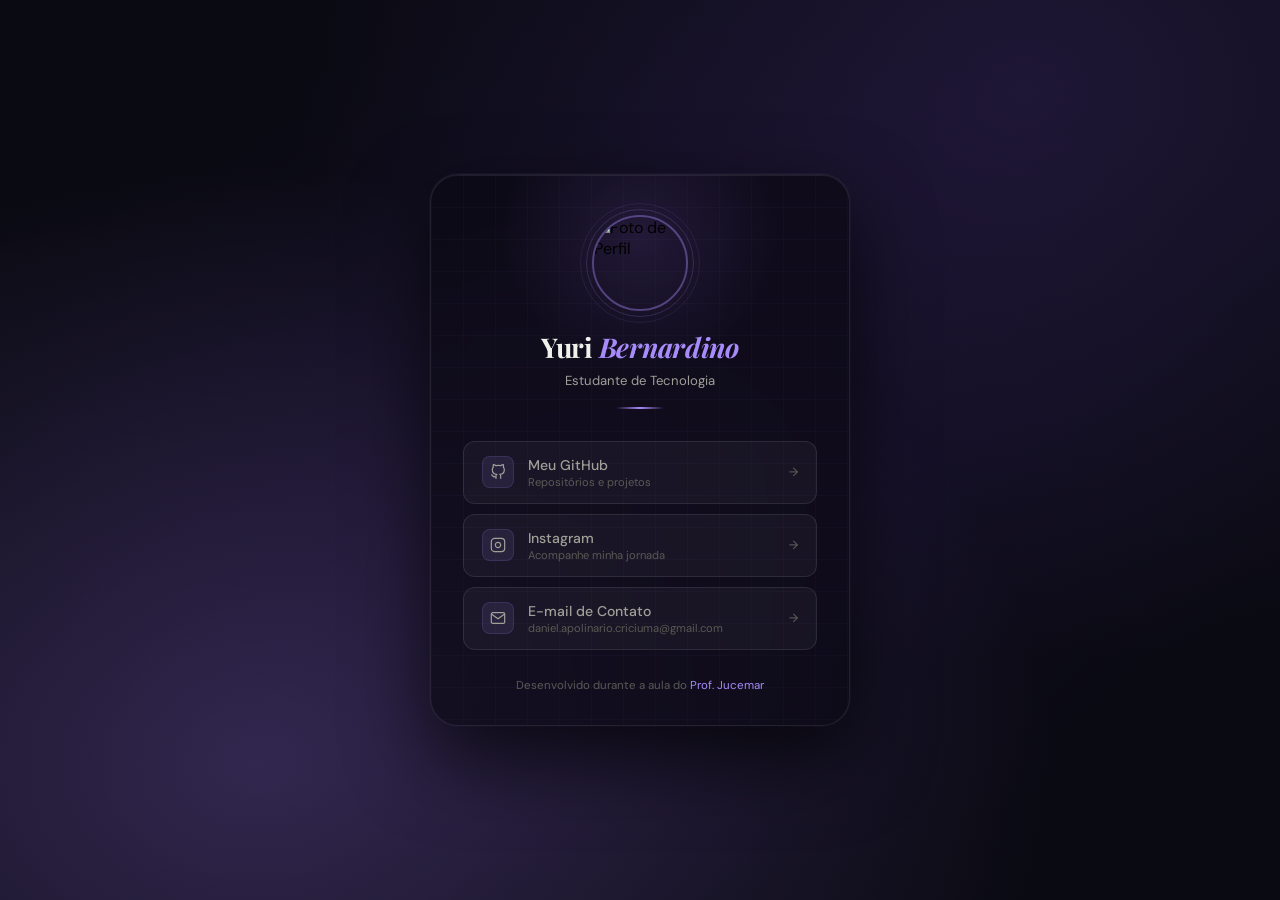
==== index.html @ 598f3b54 "Rename cartao-digital.html to index.html" ====
<!DOCTYPE html>
<html lang="pt-br">
<head>
<meta charset="UTF-8">
<meta name="viewport" content="width=device-width, initial-scale=1.0">
<title>Meu Cartão Digital</title>
<link href="https://fonts.googleapis.com/css2?family=Playfair+Display:ital,wght@0,400;0,700;1,400&family=DM+Sans:wght@300;400;500;600&display=swap" rel="stylesheet">
<link rel="stylesheet" href="style.css">
</head>
<body>

<div class="card">

  <header>
    <div class="avatar-wrap">
      <div class="avatar-ring"></div>
      <div class="avatar-ring"></div>
      <!-- Substitua pelo link da sua foto do GitHub -->
      <img src="https://avatars.githubusercontent.com/u/178489209?v=4" alt="Foto de Perfil" class="profile-img">
    </div>

    <h1>Yuri <em>Bernardino</em></h1>
    <p class="subtitle">Estudante de Tecnologia</p>
    <div class="divider"></div>
  </header>

  <main class="links">

    <a href="https://github.com/Kutsky" class="link-card" onclick="mostrarMensagem('GitHub')">
      <div class="link-icon">
        <svg viewBox="0 0 24 24" fill="none" stroke="currentColor" stroke-width="1.8">
          <path d="M9 19c-5 1.5-5-2.5-7-3m14 6v-3.87a3.37 3.37 0 00-.94-2.61c3.14-.35 6.44-1.54 6.44-7A5.44 5.44 0 0020 4.77 5.07 5.07 0 0019.91 1S18.73.65 16 2.48a13.38 13.38 0 00-7 0C6.27.65 5.09 1 5.09 1A5.07 5.07 0 005 4.77a5.44 5.44 0 00-1.5 3.78c0 5.42 3.3 6.61 6.44 7A3.37 3.37 0 009 18.13V22"/>
        </svg>
      </div>
      <span class="link-label">
        <span class="link-name">Meu GitHub</span>
        <span class="link-sub">Repositórios e projetos</span>
      </span>
      <span class="link-arrow">→</span>
    </a>

    <a href="https://instagram.com/ynsumnia" class="link-card" onclick="mostrarMensagem('Instagram')">
      <div class="link-icon">
        <svg viewBox="0 0 24 24" fill="none" stroke="currentColor" stroke-width="1.8">
          <rect x="2" y="2" width="20" height="20" rx="5" ry="5"/>
          <path d="M16 11.37A4 4 0 1112.63 8 4 4 0 0116 11.37z"/>
          <line x1="17.5" y1="6.5" x2="17.51" y2="6.5"/>
        </svg>
      </div>
      <span class="link-label">
        <span class="link-name">Instagram</span>
        <span class="link-sub">Acompanhe minha jornada</span>
      </span>
      <span class="link-arrow">→</span>
    </a>

    <a href="mailto:yuribernardinodarosa@gmail.com" class="link-card">
      <div class="link-icon">
        <svg viewBox="0 0 24 24" fill="none" stroke="currentColor" stroke-width="1.8">
          <path d="M4 4h16c1.1 0 2 .9 2 2v12c0 1.1-.9 2-2 2H4c-1.1 0-2-.9-2-2V6c0-1.1.9-2 2-2z"/>
          <polyline points="22,6 12,13 2,6"/>
        </svg>
      </div>
      <span class="link-label">
        <span class="link-name">E-mail de Contato</span>
        <span class="link-sub">daniel.apolinario.criciuma@gmail.com</span>
      </span>
      <span class="link-arrow">→</span>
    </a>

  </main>

  <footer>
    Desenvolvido durante a aula do <span>Prof. Jucemar</span>
  </footer>

</div>

<div class="toast" id="toast"></div>

<script src="script.js"></script>

</body>
</html>
---- style.css ----
*, *::before, *::after { box-sizing: border-box; margin: 0; padding: 0; }

  :root {
    --accent:       #a78bfa;
    --accent2:      #7c5cbf;
    --accent-dim:   rgba(167,139,250,0.15);
    --accent-glow:  rgba(167,139,250,0.08);
    --glass:        rgba(255,255,255,0.04);
    --glass-hover:  rgba(255,255,255,0.08);
    --glass-border: rgba(255,255,255,0.09);
    --text-bright:  #f0f0ec;
    --text-mid:     #a0a098;
    --text-dim:     #5a5a55;
    --red:          #c06060;
    --bg-core:      #0a0a12;
  }

  body {
    font-family: 'DM Sans', sans-serif;
    min-height: 100vh;
    background:
      radial-gradient(ellipse at 20% 85%, rgba(124,92,191,0.35) 0%, transparent 55%),
      radial-gradient(ellipse at 80% 10%, rgba(90,60,160,0.25) 0%, transparent 50%),
      radial-gradient(ellipse at 50% 50%, rgba(60,30,120,0.15) 0%, transparent 70%),
      var(--bg-core);
    background-attachment: fixed;
    display: flex;
    align-items: center;
    justify-content: center;
    padding: 24px;
    overflow-x: hidden;
  }

  /* ── CARD SHELL ── */
  .card {
    width: 100%;
    max-width: 420px;
    background: rgba(12,10,22,0.75);
    border: 1px solid var(--glass-border);
    border-radius: 28px;
    padding: 40px 32px 32px;
    box-shadow:
      0 32px 80px rgba(0,0,0,0.7),
      0 0 0 1px rgba(167,139,250,0.06),
      inset 0 1px 0 rgba(255,255,255,0.06);
    backdrop-filter: blur(20px);
    position: relative;
    overflow: hidden;

    opacity: 0;
    transform: translateY(24px);
    animation: cardIn 0.7s cubic-bezier(.34,1.56,.64,1) 0.1s forwards;
  }

  @keyframes cardIn {
    to { opacity: 1; transform: translateY(0); }
  }

  /* Decorative glow orb */
  .card::before {
    content: '';
    position: absolute;
    top: -80px; left: 50%;
    transform: translateX(-50%);
    width: 280px; height: 280px;
    background: radial-gradient(circle, rgba(124,92,191,0.18) 0%, transparent 70%);
    pointer-events: none;
    border-radius: 50%;
  }

  /* Subtle grid texture */
  .card::after {
    content: '';
    position: absolute;
    inset: 0;
    background-image:
      linear-gradient(rgba(167,139,250,0.03) 1px, transparent 1px),
      linear-gradient(90deg, rgba(167,139,250,0.03) 1px, transparent 1px);
    background-size: 32px 32px;
    pointer-events: none;
    border-radius: 28px;
  }

  /* ── HEADER ── */
  header {
    display: flex;
    flex-direction: column;
    align-items: center;
    gap: 0;
    margin-bottom: 32px;
    position: relative;
    z-index: 1;
  }

  .avatar-wrap {
    position: relative;
    margin-bottom: 18px;
    opacity: 0;
    animation: fadeUp 0.5s ease 0.35s forwards;
  }

  @keyframes fadeUp {
    from { opacity: 0; transform: translateY(12px); }
    to   { opacity: 1; transform: translateY(0); }
  }

  .profile-img {
    width: 96px;
    height: 96px;
    border-radius: 50%;
    border: 2px solid rgba(167,139,250,0.4);
    display: block;
    object-fit: cover;
    position: relative;
    z-index: 1;
    transition: transform 0.3s ease, border-color 0.3s;
  }
  .profile-img:hover { transform: scale(1.05); border-color: var(--accent); }

  /* Ring pulse */
  .avatar-ring {
    position: absolute;
    inset: -6px;
    border-radius: 50%;
    border: 1px solid rgba(167,139,250,0.2);
    animation: ringPulse 2.8s ease-in-out infinite;
  }
  .avatar-ring:nth-child(2) {
    inset: -12px;
    border-color: rgba(167,139,250,0.1);
    animation-delay: 0.6s;
  }

  @keyframes ringPulse {
    0%, 100% { opacity: 0.4; transform: scale(1); }
    50%       { opacity: 1;   transform: scale(1.04); }
  }

  h1 {
    font-family: 'Playfair Display', serif;
    font-size: 1.7rem;
    font-weight: 700;
    color: var(--text-bright);
    letter-spacing: -0.01em;
    text-align: center;
    opacity: 0;
    animation: fadeUp 0.5s ease 0.45s forwards;
  }

  h1 em {
    font-style: italic;
    color: var(--accent);
  }

  .subtitle {
    font-size: 0.82rem;
    color: var(--text-mid);
    font-weight: 400;
    text-align: center;
    margin-top: 6px;
    line-height: 1.5;
    opacity: 0;
    animation: fadeUp 0.5s ease 0.55s forwards;
  }

  /* ── DIVIDER ── */
  .divider {
    width: 48px;
    height: 2px;
    background: linear-gradient(90deg, transparent, var(--accent), transparent);
    border-radius: 2px;
    margin: 16px auto 0;
    opacity: 0;
    animation: fadeUp 0.5s ease 0.6s forwards;
  }

  /* ── LINKS ── */
  .links {
    display: flex;
    flex-direction: column;
    gap: 10px;
    position: relative;
    z-index: 1;
  }

  .link-card {
    display: flex;
    align-items: center;
    gap: 14px;
    background: var(--glass);
    border: 1px solid var(--glass-border);
    border-radius: 12px;
    padding: 14px 18px;
    text-decoration: none;
    color: var(--text-mid);
    font-size: 0.88rem;
    font-weight: 500;
    cursor: pointer;
    transition: all 0.22s cubic-bezier(.34,1.2,.64,1);
    position: relative;
    overflow: hidden;

    opacity: 0;
    animation: fadeUp 0.4s ease var(--delay, 0.7s) forwards;
  }

  .link-card:nth-child(1) { --delay: 0.65s; }
  .link-card:nth-child(2) { --delay: 0.72s; }
  .link-card:nth-child(3) { --delay: 0.79s; }
  .link-card:nth-child(4) { --delay: 0.86s; }

  /* Hover shimmer */
  .link-card::before {
    content: '';
    position: absolute;
    inset: 0;
    background: linear-gradient(90deg, transparent 0%, rgba(167,139,250,0.06) 50%, transparent 100%);
    transform: translateX(-100%);
    transition: transform 0.4s ease;
  }
  .link-card:hover::before { transform: translateX(100%); }

  .link-card:hover {
    background: var(--accent-dim);
    border-color: rgba(167,139,250,0.35);
    color: var(--accent);
    transform: translateY(-2px) translateX(2px);
    box-shadow: 0 8px 28px rgba(124,92,191,0.2);
  }

  .link-icon {
    width: 32px; height: 32px;
    border-radius: 8px;
    background: rgba(167,139,250,0.1);
    border: 1px solid rgba(167,139,250,0.15);
    display: flex; align-items: center; justify-content: center;
    flex-shrink: 0;
    transition: background 0.2s, border-color 0.2s;
  }
  .link-card:hover .link-icon {
    background: rgba(167,139,250,0.2);
    border-color: rgba(167,139,250,0.4);
  }
  .link-icon svg { width: 16px; height: 16px; }

  .link-label { flex: 1; }
  .link-name { display: block; color: inherit; transition: color 0.2s; }
  .link-sub  { display: block; font-size: 0.7rem; color: var(--text-dim); font-weight: 400; margin-top: 1px; transition: color 0.2s; }
  .link-card:hover .link-sub { color: rgba(167,139,250,0.6); }

  .link-arrow {
    color: var(--text-dim);
    font-size: 0.75rem;
    transition: transform 0.2s, color 0.2s;
    flex-shrink: 0;
  }
  .link-card:hover .link-arrow { transform: translateX(3px); color: var(--accent); }

  /* ── FOOTER ── */
  footer {
    margin-top: 28px;
    text-align: center;
    font-size: 0.72rem;
    color: var(--text-dim);
    position: relative; z-index: 1;
    opacity: 0;
    animation: fadeUp 0.4s ease 1s forwards;
  }

  footer span { color: var(--accent); }

  /* ── TOAST ── */
  .toast {
    position: fixed; bottom: 28px; left: 50%;
    transform: translateX(-50%) translateY(16px);
    background: rgba(20,16,36,0.95);
    border: 1px solid rgba(167,139,250,0.3);
    color: var(--text-bright);
    padding: 10px 22px; border-radius: 30px;
    font-size: 0.82rem; font-weight: 500;
    opacity: 0; pointer-events: none;
    transition: opacity 0.3s, transform 0.3s;
    z-index: 999;
    white-space: nowrap;
    box-shadow: 0 8px 32px rgba(0,0,0,0.5);
  }
  .toast.show { opacity: 1; transform: translateX(-50%) translateY(0); }

  /* Scrollbar */
  ::-webkit-scrollbar { width: 4px; }
  ::-webkit-scrollbar-thumb { background: rgba(167,139,250,0.2); border-radius: 4px; }
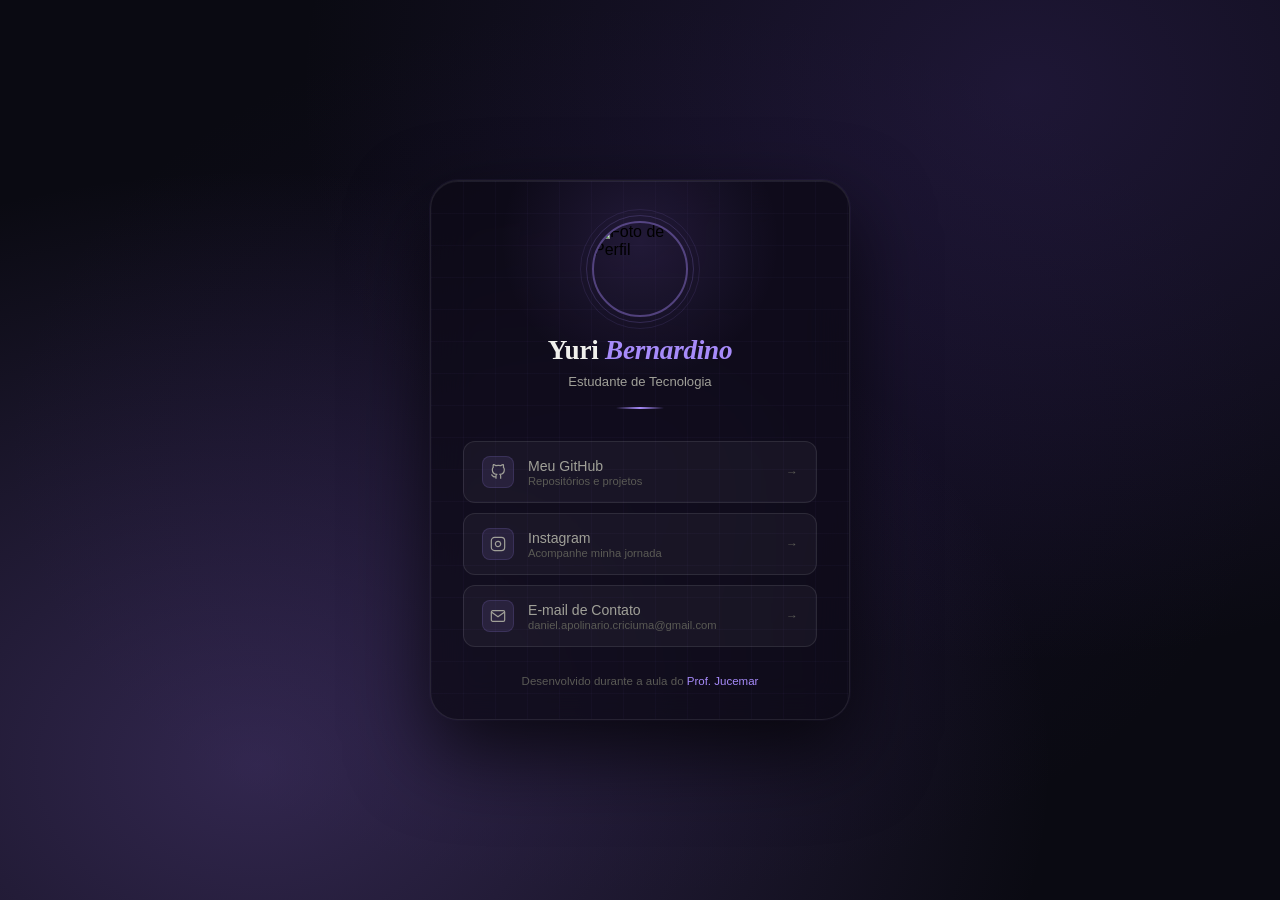
==== commit a4a41fdd: "Replace Google Fonts link with image stylesheet" ====
--- a/index.html
+++ b/index.html
@@ -4,7 +4,7 @@
 <meta charset="UTF-8">
 <meta name="viewport" content="width=device-width, initial-scale=1.0">
 <title>Meu Cartão Digital</title>
-<link href="https://fonts.googleapis.com/css2?family=Playfair+Display:ital,wght@0,400;0,700;1,400&family=DM+Sans:wght@300;400;500;600&display=swap" rel="stylesheet">
+<link href="https://i.pinimg.com/1200x/7e/af/27/7eaf2783a9c08a346b8b680f53e60da6.jpg" rel="stylesheet">
 <link rel="stylesheet" href="style.css">
 </head>
 <body>
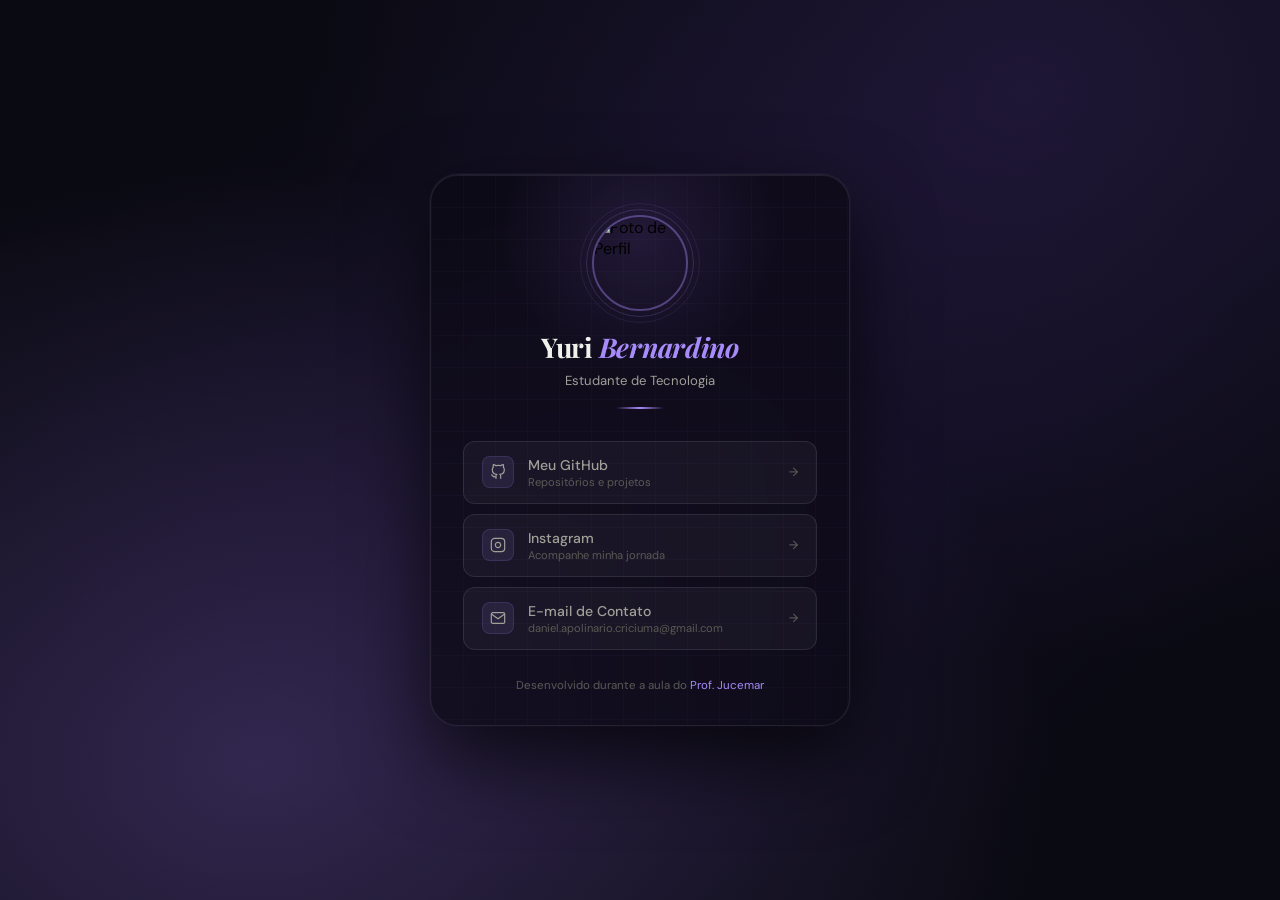
==== commit 9caa7c33: "Update index.html" ====
--- a/index.html
+++ b/index.html
@@ -4,7 +4,7 @@
 <meta charset="UTF-8">
 <meta name="viewport" content="width=device-width, initial-scale=1.0">
 <title>Meu Cartão Digital</title>
-<link href="https://i.pinimg.com/1200x/7e/af/27/7eaf2783a9c08a346b8b680f53e60da6.jpg" rel="stylesheet">
+<link href="https://fonts.googleapis.com/css2?family=Playfair+Display:ital,wght@0,400;0,700;1,400&family=DM+Sans:wght@300;400;500;600&display=swap" rel="stylesheet">
 <link rel="stylesheet" href="style.css">
 </head>
 <body>
@@ -16,7 +16,7 @@
       <div class="avatar-ring"></div>
       <div class="avatar-ring"></div>
       <!-- Substitua pelo link da sua foto do GitHub -->
-      <img src="https://avatars.githubusercontent.com/u/178489209?v=4" alt="Foto de Perfil" class="profile-img">
+      <img src="https://i.pinimg.com/1200x/7e/af/27/7eaf2783a9c08a346b8b680f53e60da6.jpg" alt="Foto de Perfil" class="profile-img">
     </div>
 
     <h1>Yuri <em>Bernardino</em></h1>
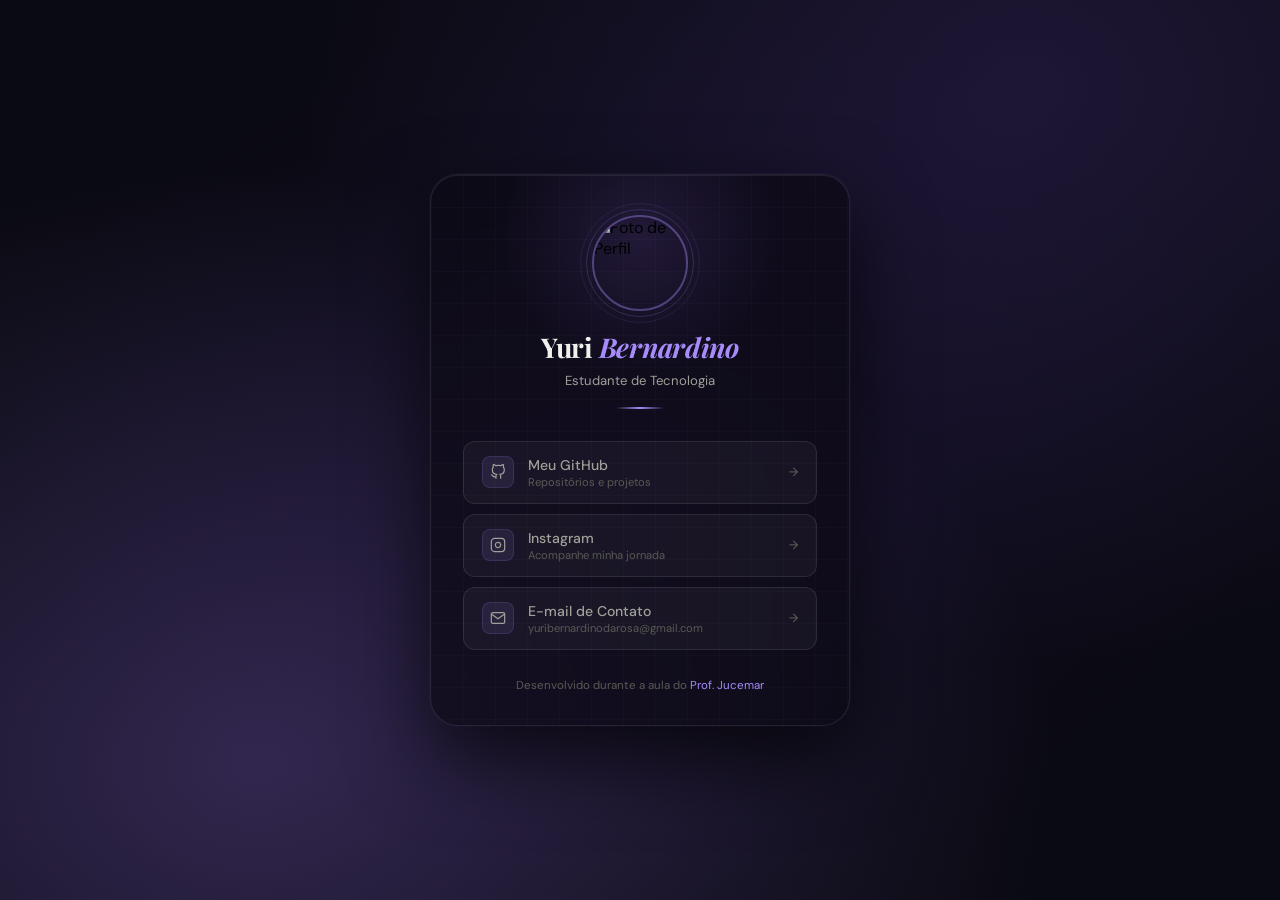
==== commit d6c9c330: "Update index.html" ====
--- a/index.html
+++ b/index.html
@@ -63,7 +63,7 @@
       </div>
       <span class="link-label">
         <span class="link-name">E-mail de Contato</span>
-        <span class="link-sub">daniel.apolinario.criciuma@gmail.com</span>
+        <span class="link-sub">yuribernardinodarosa@gmail.com</span>
       </span>
       <span class="link-arrow">→</span>
     </a>
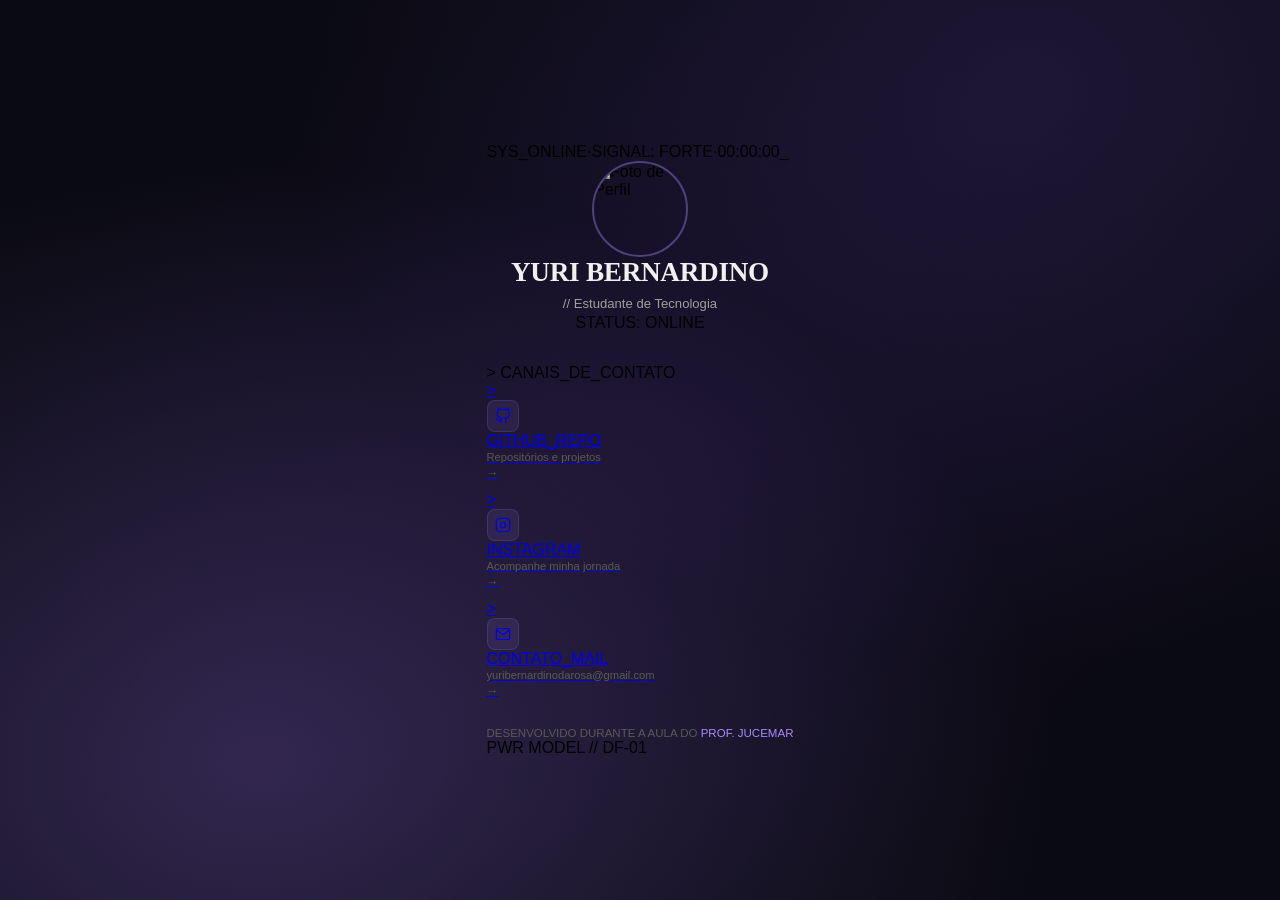
==== commit 31f6d184: "Update index.html" ====
--- a/index.html
+++ b/index.html
@@ -3,82 +3,108 @@
 <head>
 <meta charset="UTF-8">
 <meta name="viewport" content="width=device-width, initial-scale=1.0">
-<title>Meu Cartão Digital</title>
-<link href="https://fonts.googleapis.com/css2?family=Playfair+Display:ital,wght@0,400;0,700;1,400&family=DM+Sans:wght@300;400;500;600&display=swap" rel="stylesheet">
+<title>Daniel Flores // Terminal</title>
+<link rel="preconnect" href="https://fonts.googleapis.com">
+<link href="https://fonts.googleapis.com/css2?family=VT323&family=Share+Tech+Mono&display=swap" rel="stylesheet">
 <link rel="stylesheet" href="style.css">
 </head>
 <body>
 
-<div class="card">
+<div class="tv">
+  <div class="tv-bezel">
 
-  <header>
-    <div class="avatar-wrap">
-      <div class="avatar-ring"></div>
-      <div class="avatar-ring"></div>
-      <!-- Substitua pelo link da sua foto do GitHub -->
-      <img src="https://i.pinimg.com/1200x/7e/af/27/7eaf2783a9c08a346b8b680f53e60da6.jpg" alt="Foto de Perfil" class="profile-img">
+    <div class="screen">
+      <div class="scan-sweep"></div>
+
+      <div class="screen-content">
+
+        <div class="status-line">
+          <span>SYS_ONLINE</span><span class="sep">·</span><span>SIGNAL: FORTE</span><span class="sep">·</span><span class="clock" id="clock">00:00:00</span><span class="blink">_</span>
+        </div>
+
+        <header class="bracket">
+          <span class="corner corner-tl"></span>
+          <span class="corner corner-tr"></span>
+          <span class="corner corner-bl"></span>
+          <span class="corner corner-br"></span>
+
+          <div class="avatar-frame">
+            <img src="https://i.pinimg.com/1200x/7e/af/27/7eaf2783a9c08a346b8b680f53e60da6.jpg" alt="Foto de Perfil" class="profile-img">
+          </div>
+
+          <h1>YURI <span>BERNARDINO</span></h1>
+          <p class="subtitle">// Estudante de Tecnologia</p>
+          <p class="status-tag">STATUS: <span class="online">ONLINE</span></p>
+        </header>
+
+        <p class="section-label">&gt; CANAIS_DE_CONTATO</p>
+
+        <main class="links">
+
+          <a href="https://github.com/Kutsky" class="link-row" onclick="mostrarMensagem('GitHub')">
+            <span class="prompt">&gt;</span>
+            <span class="link-icon">
+              <svg viewBox="0 0 24 24" fill="none" stroke="currentColor" stroke-width="1.8">
+                <path d="M9 19c-5 1.5-5-2.5-7-3m14 6v-3.87a3.37 3.37 0 00-.94-2.61c3.14-.35 6.44-1.54 6.44-7A5.44 5.44 0 0020 4.77 5.07 5.07 0 0019.91 1S18.73.65 16 2.48a13.38 13.38 0 00-7 0C6.27.65 5.09 1 5.09 1A5.07 5.07 0 005 4.77a5.44 5.44 0 00-1.5 3.78c0 5.42 3.3 6.61 6.44 7A3.37 3.37 0 009 18.13V22"/>
+              </svg>
+            </span>
+            <span class="link-label">
+              <span class="link-name">GITHUB_REPO</span>
+              <span class="link-sub">Repositórios e projetos</span>
+            </span>
+            <span class="link-arrow">→</span>
+          </a>
+
+          <a href="https://instagram.com/ynsumnia" class="link-row" onclick="mostrarMensagem('Instagram')">
+            <span class="prompt">&gt;</span>
+            <span class="link-icon">
+              <svg viewBox="0 0 24 24" fill="none" stroke="currentColor" stroke-width="1.8">
+                <rect x="2" y="2" width="20" height="20" rx="5" ry="5"/>
+                <path d="M16 11.37A4 4 0 1112.63 8 4 4 0 0116 11.37z"/>
+                <line x1="17.5" y1="6.5" x2="17.51" y2="6.5"/>
+              </svg>
+            </span>
+            <span class="link-label">
+              <span class="link-name">INSTAGRAM</span>
+              <span class="link-sub">Acompanhe minha jornada</span>
+            </span>
+            <span class="link-arrow">→</span>
+          </a>
+
+          <a href="mailto:yuribernardinodarosa@gmail.com" class="link-row" onclick="mostrarMensagem('E-mail')">
+            <span class="prompt">&gt;</span>
+            <span class="link-icon">
+              <svg viewBox="0 0 24 24" fill="none" stroke="currentColor" stroke-width="1.8">
+                <path d="M4 4h16c1.1 0 2 .9 2 2v12c0 1.1-.9 2-2 2H4c-1.1 0-2-.9-2-2V6c0-1.1.9-2 2-2z"/>
+                <polyline points="22,6 12,13 2,6"/>
+              </svg>
+            </span>
+            <span class="link-label">
+              <span class="link-name">CONTATO_MAIL</span>
+              <span class="link-sub">yuribernardinodarosa@gmail.com</span>
+            </span>
+            <span class="link-arrow">→</span>
+          </a>
+
+        </main>
+
+        <footer>
+          <p>DESENVOLVIDO DURANTE A AULA DO <span>PROF. JUCEMAR</span></p>
+        </footer>
+
+      </div>
     </div>
 
-    <h1>Yuri <em>Bernardino</em></h1>
-    <p class="subtitle">Estudante de Tecnologia</p>
-    <div class="divider"></div>
-  </header>
+    <div class="bezel-plate">
+      <span class="pwr"><span class="pwr-led"></span>PWR</span>
+      <span class="model">MODEL // DF-01</span>
+    </div>
 
-  <main class="links">
-
-    <a href="https://github.com/Kutsky" class="link-card" onclick="mostrarMensagem('GitHub')">
-      <div class="link-icon">
-        <svg viewBox="0 0 24 24" fill="none" stroke="currentColor" stroke-width="1.8">
-          <path d="M9 19c-5 1.5-5-2.5-7-3m14 6v-3.87a3.37 3.37 0 00-.94-2.61c3.14-.35 6.44-1.54 6.44-7A5.44 5.44 0 0020 4.77 5.07 5.07 0 0019.91 1S18.73.65 16 2.48a13.38 13.38 0 00-7 0C6.27.65 5.09 1 5.09 1A5.07 5.07 0 005 4.77a5.44 5.44 0 00-1.5 3.78c0 5.42 3.3 6.61 6.44 7A3.37 3.37 0 009 18.13V22"/>
-        </svg>
-      </div>
-      <span class="link-label">
-        <span class="link-name">Meu GitHub</span>
-        <span class="link-sub">Repositórios e projetos</span>
-      </span>
-      <span class="link-arrow">→</span>
-    </a>
-
-    <a href="https://instagram.com/ynsumnia" class="link-card" onclick="mostrarMensagem('Instagram')">
-      <div class="link-icon">
-        <svg viewBox="0 0 24 24" fill="none" stroke="currentColor" stroke-width="1.8">
-          <rect x="2" y="2" width="20" height="20" rx="5" ry="5"/>
-          <path d="M16 11.37A4 4 0 1112.63 8 4 4 0 0116 11.37z"/>
-          <line x1="17.5" y1="6.5" x2="17.51" y2="6.5"/>
-        </svg>
-      </div>
-      <span class="link-label">
-        <span class="link-name">Instagram</span>
-        <span class="link-sub">Acompanhe minha jornada</span>
-      </span>
-      <span class="link-arrow">→</span>
-    </a>
-
-    <a href="mailto:yuribernardinodarosa@gmail.com" class="link-card">
-      <div class="link-icon">
-        <svg viewBox="0 0 24 24" fill="none" stroke="currentColor" stroke-width="1.8">
-          <path d="M4 4h16c1.1 0 2 .9 2 2v12c0 1.1-.9 2-2 2H4c-1.1 0-2-.9-2-2V6c0-1.1.9-2 2-2z"/>
-          <polyline points="22,6 12,13 2,6"/>
-        </svg>
-      </div>
-      <span class="link-label">
-        <span class="link-name">E-mail de Contato</span>
-        <span class="link-sub">yuribernardinodarosa@gmail.com</span>
-      </span>
-      <span class="link-arrow">→</span>
-    </a>
-
-  </main>
-
-  <footer>
-    Desenvolvido durante a aula do <span>Prof. Jucemar</span>
-  </footer>
-
+  </div>
 </div>
 
 <div class="toast" id="toast"></div>
 
 <script src="script.js"></script>
-
 </body>
 </html>
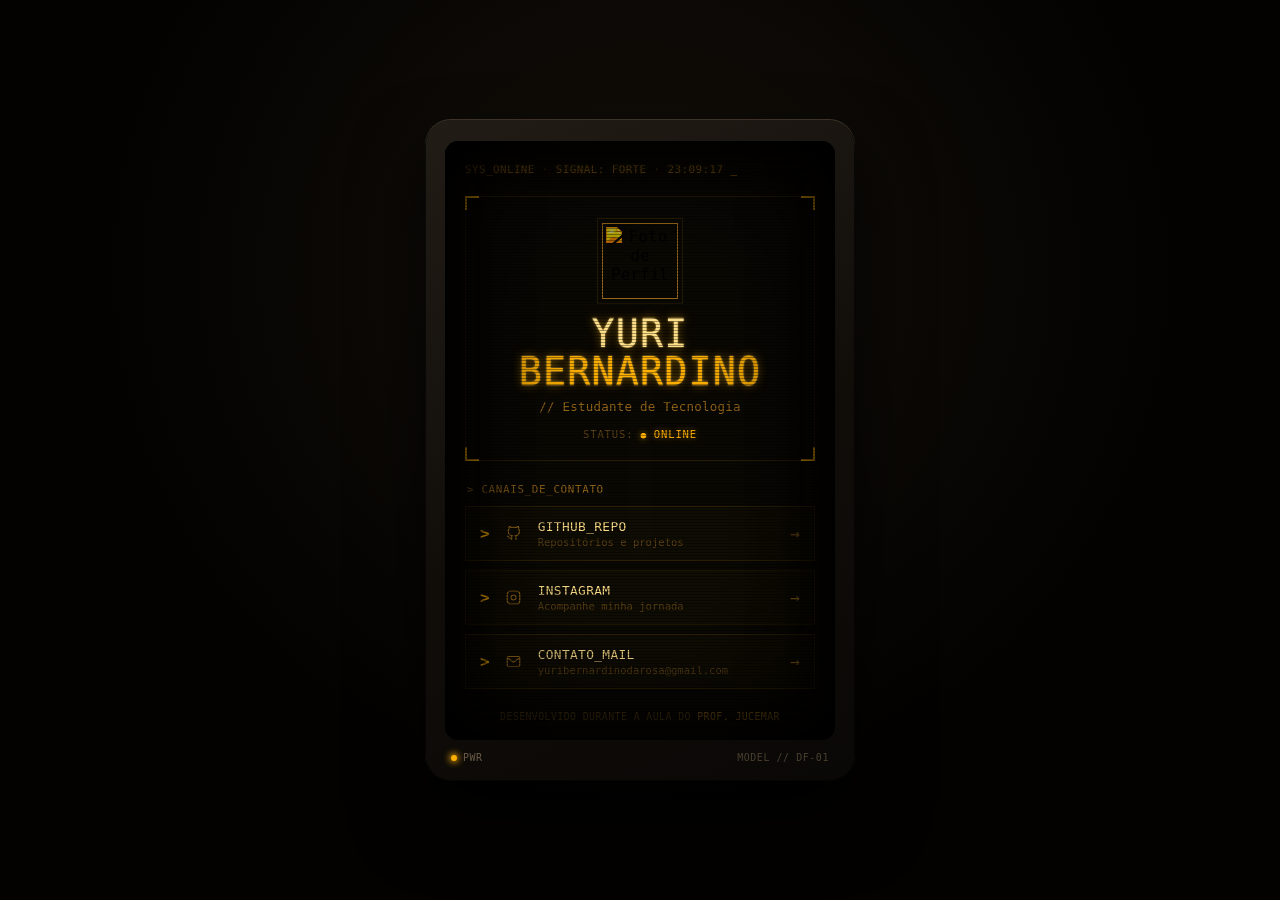
==== commit f19ae394: "Update index.html" ====
--- a/index.html
+++ b/index.html
@@ -3,7 +3,7 @@
 <head>
 <meta charset="UTF-8">
 <meta name="viewport" content="width=device-width, initial-scale=1.0">
-<title>Daniel Flores // Terminal</title>
+<title>Ynsumnia // Terminal</title>
 <link rel="preconnect" href="https://fonts.googleapis.com">
 <link href="https://fonts.googleapis.com/css2?family=VT323&family=Share+Tech+Mono&display=swap" rel="stylesheet">
 <link rel="stylesheet" href="style.css">
--- a/style.css
+++ b/style.css
@@ -1,291 +1,366 @@
- *, *::before, *::after { box-sizing: border-box; margin: 0; padding: 0; }
-
-  :root {
-    --accent:       #a78bfa;
-    --accent2:      #7c5cbf;
-    --accent-dim:   rgba(167,139,250,0.15);
-    --accent-glow:  rgba(167,139,250,0.08);
-    --glass:        rgba(255,255,255,0.04);
-    --glass-hover:  rgba(255,255,255,0.08);
-    --glass-border: rgba(255,255,255,0.09);
-    --text-bright:  #f0f0ec;
-    --text-mid:     #a0a098;
-    --text-dim:     #5a5a55;
-    --red:          #c06060;
-    --bg-core:      #0a0a12;
+*, *::before, *::after { box-sizing: border-box; margin: 0; padding: 0; }
+
+:root {
+  --void:            #030201;
+  --bezel-1:         #221c16;
+  --bezel-2:         #100d09;
+  --bezel-edge:      #3c3226;
+  --screen-bg:       #0b0904;
+  --phosphor:        #ffb000;
+  --phosphor-bright: #ffe08a;
+  --phosphor-dim:    #9a6a1a;
+  --phosphor-faint:  #5c4114;
+  --phosphor-red:    #ff5a36;
+  --line:            rgba(255,176,0,0.28);
+  --line-faint:      rgba(255,176,0,0.12);
+}
+
+body {
+  font-family: 'Share Tech Mono', monospace;
+  min-height: 100vh;
+  background:
+    radial-gradient(ellipse at 50% 30%, #14100a 0%, transparent 60%),
+    var(--void);
+  display: flex;
+  align-items: center;
+  justify-content: center;
+  padding: 28px;
+  overflow-x: hidden;
+}
+
+/* ══ TV SHELL ══ */
+.tv {
+  width: 100%;
+  max-width: 430px;
+  opacity: 0;
+  transform: translateY(18px);
+  animation: powerOn 0.8s cubic-bezier(.2,.9,.3,1) 0.05s forwards;
+}
+
+@keyframes powerOn {
+  to { opacity: 1; transform: translateY(0); }
+}
+
+.tv-bezel {
+  background:
+    linear-gradient(155deg, var(--bezel-1) 0%, var(--bezel-2) 55%, #0a0806 100%);
+  border-radius: 26px;
+  padding: 22px 20px 16px;
+  box-shadow:
+    0 36px 70px rgba(0,0,0,0.75),
+    inset 0 1px 0 var(--bezel-edge),
+    inset 0 0 0 1px rgba(0,0,0,0.6);
+  position: relative;
+}
+
+/* ══ SCREEN ══ */
+.screen {
+  position: relative;
+  background: var(--screen-bg);
+  border-radius: 14px;
+  overflow: hidden;
+  box-shadow:
+    inset 0 0 0 2px #000,
+    inset 0 0 40px rgba(0,0,0,0.9);
+}
+
+/* scanlines */
+.screen::before {
+  content: '';
+  position: absolute;
+  inset: 0;
+  background: repeating-linear-gradient(
+    to bottom,
+    rgba(0,0,0,0.35) 0px,
+    rgba(0,0,0,0.35) 1px,
+    transparent 1px,
+    transparent 3px
+  );
+  pointer-events: none;
+  z-index: 3;
+}
+
+/* screen vignette + phosphor bloom */
+.screen::after {
+  content: '';
+  position: absolute;
+  inset: 0;
+  box-shadow:
+    inset 0 0 60px 18px rgba(0,0,0,0.9),
+    inset 0 0 120px 40px rgba(0,0,0,0.6),
+    inset 0 0 50px rgba(255,176,0,0.05);
+  pointer-events: none;
+  z-index: 3;
+}
+
+.scan-sweep {
+  position: absolute;
+  left: 0; right: 0;
+  top: -140px;
+  height: 140px;
+  background: linear-gradient(to bottom, transparent, rgba(255,176,0,0.06), transparent);
+  pointer-events: none;
+  z-index: 2;
+  animation: sweep 7s linear infinite;
+}
+
+@keyframes sweep {
+  0%   { top: -140px; }
+  100% { top: 100%; }
+}
+
+.screen-content {
+  position: relative;
+  z-index: 1;
+  padding: 22px 20px 18px;
+  animation: flicker 7s infinite;
+}
+
+@keyframes flicker {
+  0%, 100% { opacity: 1; }
+  91%      { opacity: 1; }
+  92%      { opacity: 0.86; }
+  93%      { opacity: 1; }
+  96%      { opacity: 0.93; }
+  97%      { opacity: 1; }
+}
+
+/* ══ STATUS LINE ══ */
+.status-line {
+  font-size: 0.68rem;
+  color: var(--phosphor-dim);
+  letter-spacing: 0.04em;
+  display: flex;
+  gap: 7px;
+  margin-bottom: 20px;
+  text-shadow: 0 0 6px rgba(255,176,0,0.25);
+}
+.status-line .sep { color: var(--phosphor-faint); }
+.status-line .blink { animation: blink 1s step-end infinite; color: var(--phosphor); }
+
+@keyframes blink {
+  0%, 100% { opacity: 1; }
+  50%      { opacity: 0; }
+}
+
+/* ══ HEADER / BRACKET FRAME ══ */
+.bracket {
+  position: relative;
+  border: 1px solid var(--line-faint);
+  padding: 26px 18px 20px;
+  display: flex;
+  flex-direction: column;
+  align-items: center;
+  text-align: center;
+}
+
+.corner {
+  position: absolute;
+  width: 14px;
+  height: 14px;
+  pointer-events: none;
+}
+.corner-tl { top: -1px;    left: -1px;  border-top: 2px solid var(--phosphor);    border-left: 2px solid var(--phosphor); }
+.corner-tr { top: -1px;    right: -1px; border-top: 2px solid var(--phosphor);    border-right: 2px solid var(--phosphor); }
+.corner-bl { bottom: -1px; left: -1px;  border-bottom: 2px solid var(--phosphor); border-left: 2px solid var(--phosphor); }
+.corner-br { bottom: -1px; right: -1px; border-bottom: 2px solid var(--phosphor); border-right: 2px solid var(--phosphor); }
+
+.avatar-frame {
+  width: 76px;
+  height: 76px;
+  border: 1px solid var(--phosphor-dim);
+  padding: 3px;
+  margin-bottom: 16px;
+  position: relative;
+}
+.avatar-frame::before {
+  content: '';
+  position: absolute;
+  inset: -6px;
+  border: 1px solid var(--line-faint);
+  pointer-events: none;
+}
+
+.profile-img {
+  width: 100%;
+  height: 100%;
+  display: block;
+  object-fit: cover;
+  filter: grayscale(1) sepia(1) saturate(6) hue-rotate(-14deg) brightness(0.72) contrast(1.15);
+}
+
+h1 {
+  font-family: 'VT323', monospace;
+  font-size: 2.4rem;
+  font-weight: 400;
+  letter-spacing: 0.03em;
+  color: var(--phosphor-bright);
+  line-height: 1;
+  text-shadow: 0 0 10px rgba(255,176,0,0.55), 0 0 2px rgba(255,224,138,0.8);
+}
+h1 span { color: var(--phosphor); }
+
+.subtitle {
+  font-size: 0.78rem;
+  color: var(--phosphor-dim);
+  margin-top: 8px;
+  letter-spacing: 0.02em;
+}
+
+.status-tag {
+  margin-top: 14px;
+  font-size: 0.66rem;
+  letter-spacing: 0.08em;
+  color: var(--phosphor-faint);
+}
+.status-tag .online {
+  color: var(--phosphor);
+  text-shadow: 0 0 6px rgba(255,176,0,0.6);
+}
+.status-tag .online::before {
+  content: '● ';
+  font-size: 0.6rem;
+}
+
+/* ══ SECTION LABEL ══ */
+.section-label {
+  font-size: 0.68rem;
+  letter-spacing: 0.06em;
+  color: var(--phosphor-dim);
+  margin: 22px 0 10px 2px;
+}
+
+/* ══ LINKS ══ */
+.links {
+  display: flex;
+  flex-direction: column;
+  gap: 9px;
+}
+
+.link-row {
+  display: flex;
+  align-items: center;
+  gap: 11px;
+  border: 1px solid var(--line-faint);
+  background: rgba(255,176,0,0.02);
+  padding: 12px 14px;
+  text-decoration: none;
+  color: var(--phosphor-dim);
+  transition: background 0.15s linear, border-color 0.15s linear, color 0.15s linear;
+}
+
+.prompt {
+  color: var(--phosphor);
+  font-weight: 700;
+  flex-shrink: 0;
+}
+
+.link-icon {
+  width: 26px; height: 26px;
+  display: flex; align-items: center; justify-content: center;
+  flex-shrink: 0;
+  color: var(--phosphor-dim);
+}
+.link-icon svg { width: 15px; height: 15px; }
+
+.link-label { flex: 1; min-width: 0; }
+.link-name {
+  display: block;
+  font-size: 0.8rem;
+  letter-spacing: 0.03em;
+  color: var(--phosphor-bright);
+}
+.link-sub {
+  display: block;
+  font-size: 0.66rem;
+  color: var(--phosphor-faint);
+  margin-top: 2px;
+  white-space: nowrap;
+  overflow: hidden;
+  text-overflow: ellipsis;
+}
+
+.link-arrow {
+  color: var(--phosphor-dim);
+  flex-shrink: 0;
+  transition: transform 0.15s linear;
+}
+
+.link-row:hover,
+.link-row:focus-visible {
+  background: rgba(255,176,0,0.08);
+  border-color: var(--phosphor);
+  color: var(--phosphor);
+}
+.link-row:hover .link-icon,
+.link-row:focus-visible .link-icon { color: var(--phosphor); }
+.link-row:hover .link-arrow,
+.link-row:focus-visible .link-arrow { transform: translateX(3px); color: var(--phosphor); }
+.link-row:focus-visible { outline: 1px dashed var(--phosphor); outline-offset: 2px; }
+
+/* ══ FOOTER ══ */
+footer {
+  margin-top: 22px;
+  text-align: center;
+  font-size: 0.62rem;
+  letter-spacing: 0.04em;
+  color: var(--phosphor-faint);
+}
+footer span { color: var(--phosphor-dim); }
+
+/* ══ BEZEL PLATE ══ */
+.bezel-plate {
+  display: flex;
+  align-items: center;
+  justify-content: space-between;
+  padding: 12px 6px 2px;
+  font-size: 0.62rem;
+  letter-spacing: 0.06em;
+  color: #6b5c46;
+}
+
+.pwr { display: flex; align-items: center; gap: 6px; }
+.pwr-led {
+  width: 6px; height: 6px;
+  border-radius: 50%;
+  background: var(--phosphor);
+  box-shadow: 0 0 6px 2px rgba(255,176,0,0.7);
+  animation: blink 2.4s step-end infinite;
+}
+.model { color: #4a3f30; }
+
+/* ══ TOAST ══ */
+.toast {
+  position: fixed; bottom: 28px; left: 50%;
+  transform: translateX(-50%) translateY(16px);
+  background: #0b0904;
+  border: 1px solid var(--phosphor);
+  color: var(--phosphor-bright);
+  font-family: 'Share Tech Mono', monospace;
+  padding: 10px 20px;
+  font-size: 0.76rem;
+  letter-spacing: 0.03em;
+  opacity: 0; pointer-events: none;
+  transition: opacity 0.3s, transform 0.3s;
+  z-index: 999;
+  white-space: nowrap;
+  box-shadow: 0 0 18px rgba(255,176,0,0.35);
+}
+.toast.show { opacity: 1; transform: translateX(-50%) translateY(0); }
+
+/* ══ RESPONSIVE ══ */
+@media (max-width: 420px) {
+  .tv-bezel { padding: 16px 12px 12px; border-radius: 20px; }
+  h1 { font-size: 2.1rem; }
+}
+
+/* ══ ACCESSIBILITY ══ */
+@media (prefers-reduced-motion: reduce) {
+  .tv, .screen-content, .scan-sweep, .blink, .pwr-led {
+    animation: none !important;
   }
-
-  body {
-    font-family: 'DM Sans', sans-serif;
-    min-height: 100vh;
-    background:
-      radial-gradient(ellipse at 20% 85%, rgba(124,92,191,0.35) 0%, transparent 55%),
-      radial-gradient(ellipse at 80% 10%, rgba(90,60,160,0.25) 0%, transparent 50%),
-      radial-gradient(ellipse at 50% 50%, rgba(60,30,120,0.15) 0%, transparent 70%),
-      var(--bg-core);
-    background-attachment: fixed;
-    display: flex;
-    align-items: center;
-    justify-content: center;
-    padding: 24px;
-    overflow-x: hidden;
-  }
-
-  /* ── CARD SHELL ── */
-  .card {
-    width: 100%;
-    max-width: 420px;
-    background: rgba(12,10,22,0.75);
-    border: 1px solid var(--glass-border);
-    border-radius: 28px;
-    padding: 40px 32px 32px;
-    box-shadow:
-      0 32px 80px rgba(0,0,0,0.7),
-      0 0 0 1px rgba(167,139,250,0.06),
-      inset 0 1px 0 rgba(255,255,255,0.06);
-    backdrop-filter: blur(20px);
-    position: relative;
-    overflow: hidden;
-
-    opacity: 0;
-    transform: translateY(24px);
-    animation: cardIn 0.7s cubic-bezier(.34,1.56,.64,1) 0.1s forwards;
-  }
-
-  @keyframes cardIn {
-    to { opacity: 1; transform: translateY(0); }
-  }
-
-  /* Decorative glow orb */
-  .card::before {
-    content: '';
-    position: absolute;
-    top: -80px; left: 50%;
-    transform: translateX(-50%);
-    width: 280px; height: 280px;
-    background: radial-gradient(circle, rgba(124,92,191,0.18) 0%, transparent 70%);
-    pointer-events: none;
-    border-radius: 50%;
-  }
-
-  /* Subtle grid texture */
-  .card::after {
-    content: '';
-    position: absolute;
-    inset: 0;
-    background-image:
-      linear-gradient(rgba(167,139,250,0.03) 1px, transparent 1px),
-      linear-gradient(90deg, rgba(167,139,250,0.03) 1px, transparent 1px);
-    background-size: 32px 32px;
-    pointer-events: none;
-    border-radius: 28px;
-  }
-
-  /* ── HEADER ── */
-  header {
-    display: flex;
-    flex-direction: column;
-    align-items: center;
-    gap: 0;
-    margin-bottom: 32px;
-    position: relative;
-    z-index: 1;
-  }
-
-  .avatar-wrap {
-    position: relative;
-    margin-bottom: 18px;
-    opacity: 0;
-    animation: fadeUp 0.5s ease 0.35s forwards;
-  }
-
-  @keyframes fadeUp {
-    from { opacity: 0; transform: translateY(12px); }
-    to   { opacity: 1; transform: translateY(0); }
-  }
-
-  .profile-img {
-    width: 96px;
-    height: 96px;
-    border-radius: 50%;
-    border: 2px solid rgba(167,139,250,0.4);
-    display: block;
-    object-fit: cover;
-    position: relative;
-    z-index: 1;
-    transition: transform 0.3s ease, border-color 0.3s;
-  }
-  .profile-img:hover { transform: scale(1.05); border-color: var(--accent); }
-
-  /* Ring pulse */
-  .avatar-ring {
-    position: absolute;
-    inset: -6px;
-    border-radius: 50%;
-    border: 1px solid rgba(167,139,250,0.2);
-    animation: ringPulse 2.8s ease-in-out infinite;
-  }
-  .avatar-ring:nth-child(2) {
-    inset: -12px;
-    border-color: rgba(167,139,250,0.1);
-    animation-delay: 0.6s;
-  }
-
-  @keyframes ringPulse {
-    0%, 100% { opacity: 0.4; transform: scale(1); }
-    50%       { opacity: 1;   transform: scale(1.04); }
-  }
-
-  h1 {
-    font-family: 'Playfair Display', serif;
-    font-size: 1.7rem;
-    font-weight: 700;
-    color: var(--text-bright);
-    letter-spacing: -0.01em;
-    text-align: center;
-    opacity: 0;
-    animation: fadeUp 0.5s ease 0.45s forwards;
-  }
-
-  h1 em {
-    font-style: italic;
-    color: var(--accent);
-  }
-
-  .subtitle {
-    font-size: 0.82rem;
-    color: var(--text-mid);
-    font-weight: 400;
-    text-align: center;
-    margin-top: 6px;
-    line-height: 1.5;
-    opacity: 0;
-    animation: fadeUp 0.5s ease 0.55s forwards;
-  }
-
-  /* ── DIVIDER ── */
-  .divider {
-    width: 48px;
-    height: 2px;
-    background: linear-gradient(90deg, transparent, var(--accent), transparent);
-    border-radius: 2px;
-    margin: 16px auto 0;
-    opacity: 0;
-    animation: fadeUp 0.5s ease 0.6s forwards;
-  }
-
-  /* ── LINKS ── */
-  .links {
-    display: flex;
-    flex-direction: column;
-    gap: 10px;
-    position: relative;
-    z-index: 1;
-  }
-
-  .link-card {
-    display: flex;
-    align-items: center;
-    gap: 14px;
-    background: var(--glass);
-    border: 1px solid var(--glass-border);
-    border-radius: 12px;
-    padding: 14px 18px;
-    text-decoration: none;
-    color: var(--text-mid);
-    font-size: 0.88rem;
-    font-weight: 500;
-    cursor: pointer;
-    transition: all 0.22s cubic-bezier(.34,1.2,.64,1);
-    position: relative;
-    overflow: hidden;
-
-    opacity: 0;
-    animation: fadeUp 0.4s ease var(--delay, 0.7s) forwards;
-  }
-
-  .link-card:nth-child(1) { --delay: 0.65s; }
-  .link-card:nth-child(2) { --delay: 0.72s; }
-  .link-card:nth-child(3) { --delay: 0.79s; }
-  .link-card:nth-child(4) { --delay: 0.86s; }
-
-  /* Hover shimmer */
-  .link-card::before {
-    content: '';
-    position: absolute;
-    inset: 0;
-    background: linear-gradient(90deg, transparent 0%, rgba(167,139,250,0.06) 50%, transparent 100%);
-    transform: translateX(-100%);
-    transition: transform 0.4s ease;
-  }
-  .link-card:hover::before { transform: translateX(100%); }
-
-  .link-card:hover {
-    background: var(--accent-dim);
-    border-color: rgba(167,139,250,0.35);
-    color: var(--accent);
-    transform: translateY(-2px) translateX(2px);
-    box-shadow: 0 8px 28px rgba(124,92,191,0.2);
-  }
-
-  .link-icon {
-    width: 32px; height: 32px;
-    border-radius: 8px;
-    background: rgba(167,139,250,0.1);
-    border: 1px solid rgba(167,139,250,0.15);
-    display: flex; align-items: center; justify-content: center;
-    flex-shrink: 0;
-    transition: background 0.2s, border-color 0.2s;
-  }
-  .link-card:hover .link-icon {
-    background: rgba(167,139,250,0.2);
-    border-color: rgba(167,139,250,0.4);
-  }
-  .link-icon svg { width: 16px; height: 16px; }
-
-  .link-label { flex: 1; }
-  .link-name { display: block; color: inherit; transition: color 0.2s; }
-  .link-sub  { display: block; font-size: 0.7rem; color: var(--text-dim); font-weight: 400; margin-top: 1px; transition: color 0.2s; }
-  .link-card:hover .link-sub { color: rgba(167,139,250,0.6); }
-
-  .link-arrow {
-    color: var(--text-dim);
-    font-size: 0.75rem;
-    transition: transform 0.2s, color 0.2s;
-    flex-shrink: 0;
-  }
-  .link-card:hover .link-arrow { transform: translateX(3px); color: var(--accent); }
-
-  /* ── FOOTER ── */
-  footer {
-    margin-top: 28px;
-    text-align: center;
-    font-size: 0.72rem;
-    color: var(--text-dim);
-    position: relative; z-index: 1;
-    opacity: 0;
-    animation: fadeUp 0.4s ease 1s forwards;
-  }
-
-  footer span { color: var(--accent); }
-
-  /* ── TOAST ── */
-  .toast {
-    position: fixed; bottom: 28px; left: 50%;
-    transform: translateX(-50%) translateY(16px);
-    background: rgba(20,16,36,0.95);
-    border: 1px solid rgba(167,139,250,0.3);
-    color: var(--text-bright);
-    padding: 10px 22px; border-radius: 30px;
-    font-size: 0.82rem; font-weight: 500;
-    opacity: 0; pointer-events: none;
-    transition: opacity 0.3s, transform 0.3s;
-    z-index: 999;
-    white-space: nowrap;
-    box-shadow: 0 8px 32px rgba(0,0,0,0.5);
-  }
-  .toast.show { opacity: 1; transform: translateX(-50%) translateY(0); }
-
-  /* Scrollbar */
-  ::-webkit-scrollbar { width: 4px; }
-  ::-webkit-scrollbar-thumb { background: rgba(167,139,250,0.2); border-radius: 4px; }
+  .tv { opacity: 1; transform: none; }
+}
+
+::-webkit-scrollbar { width: 4px; }
+::-webkit-scrollbar-thumb { background: rgba(255,176,0,0.25); border-radius: 4px; }
